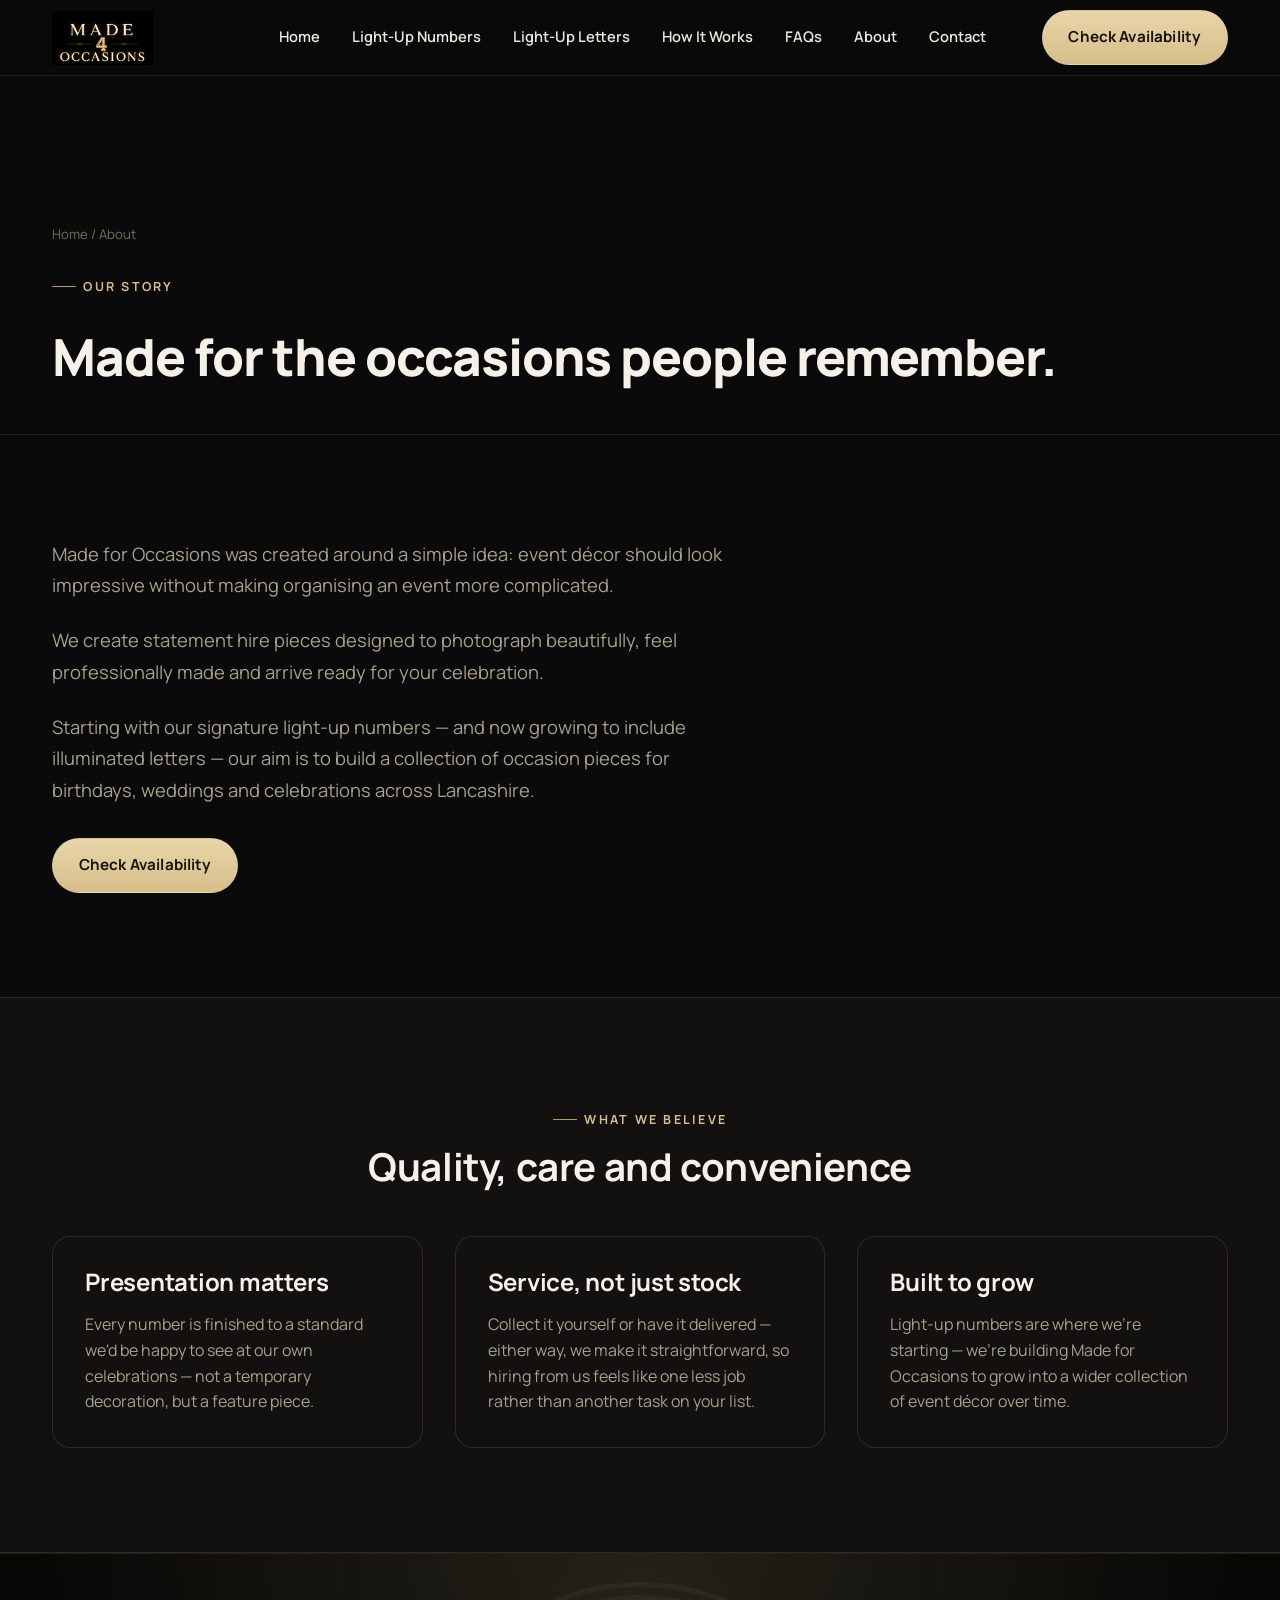
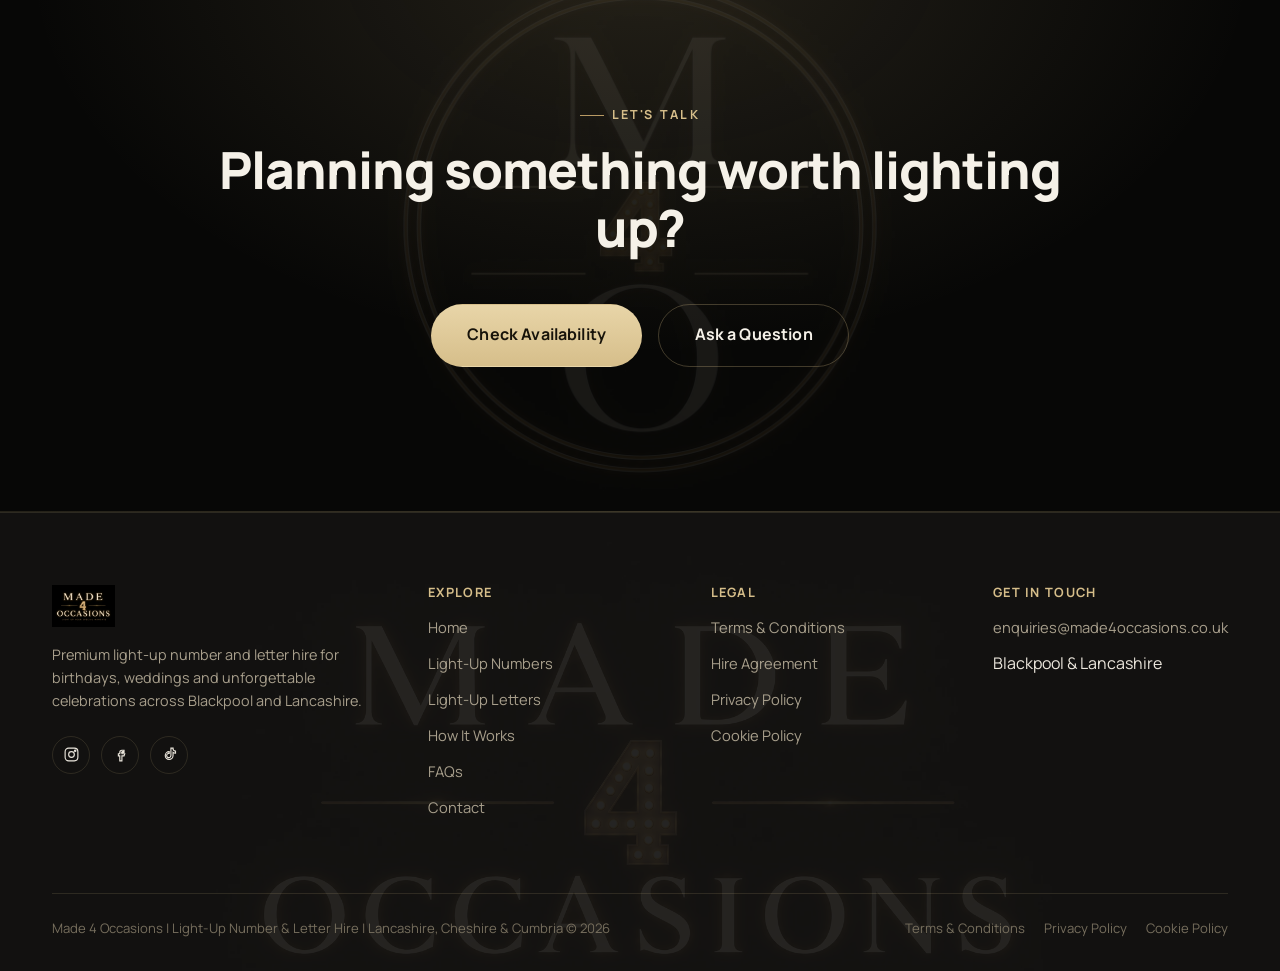
==== about.html @ 6d4fe794 "Initial commit of Made for Occasions website Static HTML/CSS/JS site ready for hosting." ====
<!doctype html>
<html lang="en-GB">
<head>
<meta charset="UTF-8">
<meta name="viewport" content="width=device-width, initial-scale=1">
<title>About Us | Made for Occasions</title>
<meta name="description" content="Made for Occasions creates statement light-up number hire for birthdays, weddings and celebrations across Blackpool and Lancashire. Learn about our story.">
<link rel="canonical" href="https://www.madeforoccasions.co.uk/about.html">
<link rel="icon" type="image/png" sizes="32x32" href="assets/img/logo/favicon-32.png">
<link rel="apple-touch-icon" href="assets/img/logo/favicon-180.png">
<link rel="preconnect" href="https://fonts.googleapis.com">
<link rel="preconnect" href="https://fonts.gstatic.com" crossorigin>
<link href="https://fonts.googleapis.com/css2?family=Manrope:wght@500;600;700;800&display=swap" rel="stylesheet">
<link rel="stylesheet" href="assets/css/style.css">
</head>
<body>
<a class="sr-only" href="#main">Skip to main content</a>

<header class="site-header">
  <div class="container">
    <a href="index.html" class="brand" aria-label="Made for Occasions — Home">
      <img src="assets/img/logo/made-for-occasions-wordmark.png" alt="" class="brand-logo" width="101" height="54">
      <span class="brand-word">Made for Occasions</span>
    </a>
    <nav class="nav-desktop" aria-label="Primary">
      <ul class="nav-links">
        <li><a href="index.html">Home</a></li>
        <li><a href="light-up-numbers.html">Light-Up Numbers</a></li>
        <li><a href="light-up-letters.html">Light-Up Letters</a></li>
        <li><a href="how-it-works.html">How It Works</a></li>
        <li><a href="faqs.html">FAQs</a></li>
        <li><a href="about.html" aria-current="page">About</a></li>
        <li><a href="contact.html">Contact</a></li>
      </ul>
      <a href="contact.html" class="btn btn-primary" data-track="check_availability_clicked">Check Availability</a>
    </nav>
    <button class="nav-toggle" aria-label="Open menu" aria-expanded="false" aria-controls="mobile-menu">
      <svg viewBox="0 0 24 24" fill="none" stroke="currentColor" stroke-width="2" stroke-linecap="round"><line x1="3" y1="6" x2="21" y2="6"/><line x1="3" y1="12" x2="21" y2="12"/><line x1="3" y1="18" x2="21" y2="18"/></svg>
    </button>
  </div>
</header>
<div class="nav-mobile" id="mobile-menu">
  <div class="container">
    <ul>
      <li><a href="index.html">Home</a></li>
      <li><a href="light-up-numbers.html">Light-Up Numbers</a></li>
      <li><a href="light-up-letters.html">Light-Up Letters</a></li>
      <li><a href="how-it-works.html">How It Works</a></li>
      <li><a href="faqs.html">FAQs</a></li>
      <li><a href="about.html">About</a></li>
      <li><a href="contact.html">Contact</a></li>
    </ul>
    <a href="contact.html" class="btn btn-primary btn-block btn-lg">Check Availability</a>
  </div>
</div>

<main id="main">
  <section class="page-hero">
    <div class="container">
      <p class="breadcrumb"><a href="index.html">Home</a> / About</p>
      <p class="eyebrow">Our story</p>
      <h1 class="h1 mt-2">Made for the occasions people remember.</h1>
    </div>
  </section>

  <section class="section">
    <div class="container">
      <div class="reveal" style="max-width:42em;">
        <p class="lede">Made for Occasions was created around a simple idea: event décor should look impressive without making organising an event more complicated.</p>
        <p class="lede mt-3">We create statement hire pieces designed to photograph beautifully, feel professionally made and arrive ready for your celebration.</p>
        <p class="lede mt-3">Starting with our signature light-up numbers — and now growing to include illuminated letters — our aim is to build a collection of occasion pieces for birthdays, weddings and celebrations across Lancashire.</p>
        <a href="contact.html" class="btn btn-primary mt-4" data-track="check_availability_clicked">Check Availability</a>
      </div>
    </div>
  </section>

  <section class="section" style="background:var(--bg-elevated);border-top:1px solid var(--border-subtle);border-bottom:1px solid var(--border-subtle);">
    <div class="container">
      <div class="section-head center">
        <p class="eyebrow" style="justify-content:center;">What we believe</p>
        <h2 class="h2">Quality, care and convenience</h2>
      </div>
      <div class="grid grid-3">
        <div class="card reveal" style="padding:var(--space-4);">
          <h3 class="h3">Presentation matters</h3>
          <p class="text-muted mt-2">Every number is finished to a standard we'd be happy to see at our own celebrations — not a temporary decoration, but a feature piece.</p>
        </div>
        <div class="card reveal" style="padding:var(--space-4);">
          <h3 class="h3">Service, not just stock</h3>
          <p class="text-muted mt-2">Collect it yourself or have it delivered — either way, we make it straightforward, so hiring from us feels like one less job rather than another task on your list.</p>
        </div>
        <div class="card reveal" style="padding:var(--space-4);">
          <h3 class="h3">Built to grow</h3>
          <p class="text-muted mt-2">Light-up numbers are where we're starting — we're building Made for Occasions to grow into a wider collection of event décor over time.</p>
        </div>
      </div>
    </div>
  </section>

  <section class="cta-band">
    <div class="container">
      <p class="eyebrow" style="justify-content:center;">Let's talk</p>
      <h2 class="h1">Planning something worth lighting up?</h2>
      <div class="hero-actions">
        <a href="contact.html" class="btn btn-primary btn-lg" data-track="check_availability_clicked">Check Availability</a>
        <a href="faqs.html" class="btn btn-secondary btn-lg">Ask a Question</a>
      </div>
    </div>
  </section>
</main>

<footer class="site-footer">
  <div class="container">
    <div class="footer-top">
      <div class="footer-brand">
        <img src="assets/img/logo/made-for-occasions-logo.png" alt="Made for Occasions">
        <p>Premium light-up number and letter hire for birthdays, weddings and unforgettable celebrations across Blackpool and Lancashire.</p>
        <div class="footer-social">
          <a href="#" data-cfg="instagram-href" aria-label="Instagram"><svg viewBox="0 0 24 24" fill="none" stroke="currentColor" stroke-width="1.6"><rect x="3" y="3" width="18" height="18" rx="5"/><circle cx="12" cy="12" r="4"/><circle cx="17.2" cy="6.8" r="1"/></svg></a>
          <a href="#" data-cfg="facebook-href" aria-label="Facebook"><svg viewBox="0 0 24 24" fill="none" stroke="currentColor" stroke-width="1.6"><path d="M14 9h3V6h-3c-1.7 0-3 1.3-3 3v2H9v3h2v7h3v-7h3l1-3h-4V9c0-.6.4-1 1-1Z"/></svg></a>
          <a href="#" data-cfg="tiktok-href" aria-label="TikTok"><svg viewBox="0 0 24 24" fill="none" stroke="currentColor" stroke-width="1.6"><path d="M14 4v9.5a3 3 0 1 1-2.5-3V8a5.5 5.5 0 1 0 5.5 5.5V9c1 .8 2.2 1.2 3.5 1.2V7.3A4 4 0 0 1 17 3h-3Z"/></svg></a>
        </div>
      </div>
      <div class="footer-col">
        <h4>Explore</h4>
        <ul>
          <li><a href="index.html">Home</a></li>
          <li><a href="light-up-numbers.html">Light-Up Numbers</a></li>
          <li><a href="light-up-letters.html">Light-Up Letters</a></li>
          <li><a href="how-it-works.html">How It Works</a></li>
          <li><a href="faqs.html">FAQs</a></li>
          <li><a href="contact.html">Contact</a></li>
        </ul>
      </div>
      <div class="footer-col">
        <h4>Legal</h4>
        <ul>
          <li><a href="terms-conditions.html">Terms &amp; Conditions</a></li>
          <li><a href="hire-agreement.html">Hire Agreement</a></li>
          <li><a href="privacy-policy.html">Privacy Policy</a></li>
          <li><a href="cookie-policy.html">Cookie Policy</a></li>
        </ul>
      </div>
      <div class="footer-col">
        <h4>Get in touch</h4>
        <ul>
          <li><a data-cfg="email-href" href="#"><span data-cfg="email">hello@madeforoccasions.co.uk</span></a></li>
          <li><span data-cfg="service-region">Blackpool &amp; Lancashire</span></li>
        </ul>
      </div>
    </div>
    <div class="footer-bottom">
      <p>Made 4 Occasions | Light-Up Number &amp; Letter Hire | Lancashire, Cheshire &amp; Cumbria © <span data-year></span></p>
      <nav aria-label="Legal">
        <a href="terms-conditions.html">Terms &amp; Conditions</a>
        <a href="privacy-policy.html">Privacy Policy</a>
        <a href="cookie-policy.html">Cookie Policy</a>
      </nav>
    </div>
  </div>
</footer>

<div class="sticky-cta">
  <a href="contact.html" class="btn btn-primary" data-track="check_your_date_clicked">Check Your Date</a>
</div>

<script src="assets/js/config.js"></script>
<script src="assets/js/main.js"></script>
</body>
</html>
---- assets/css/style.css ----
/* ==========================================================================
   MADE FOR OCCASIONS — GLOBAL DESIGN SYSTEM
   Premium dark event-hire brand. Mobile-first, minimal dependencies.
   ========================================================================== */

/* ---- Design tokens ------------------------------------------------------ */
:root {
  /* Colour */
  --bg-primary: #0a0a0a;
  --bg-elevated: #121110;
  --bg-elevated-2: #16140f;
  --bg-panel: #1a1712;
  --border-subtle: rgba(214, 190, 138, 0.14);
  --border-strong: rgba(214, 190, 138, 0.28);

  --gold: #d6be8a;
  --gold-bright: #e8d5a8;
  --gold-dim: #b89a63;
  --gold-05: rgba(214, 190, 138, 0.05);
  --gold-10: rgba(214, 190, 138, 0.1);
  --gold-15: rgba(214, 190, 138, 0.15);

  --ivory: #f5f1e8;
  --ivory-dim: #ece7dd;
  --text-muted: #a89f8c;
  --text-faint: #766e5d;

  /* Type */
  --font-body: "Manrope", -apple-system, BlinkMacSystemFont, "Segoe UI", sans-serif;
  --font-display: "Manrope", -apple-system, BlinkMacSystemFont, "Segoe UI", sans-serif;

  /* Spacing scale */
  --space-1: 0.5rem;
  --space-2: 1rem;
  --space-3: 1.5rem;
  --space-4: 2rem;
  --space-5: 3rem;
  --space-6: 4.5rem;
  --space-7: 6.5rem;
  --space-8: 9rem;

  /* Layout */
  --container-max: 1240px;
  --container-pad: 1.25rem;
  --radius-sm: 6px;
  --radius-md: 10px;
  --radius-lg: 18px;
  --radius-pill: 999px;

  /* Motion */
  --ease-out: cubic-bezier(0.16, 1, 0.3, 1);
  --dur-fast: 180ms;
  --dur-med: 420ms;
  --dur-slow: 800ms;

  --header-h: 76px;
}

@media (min-width: 768px) {
  :root { --container-pad: 2rem; }
}

/* ---- Reset ---------------------------------------------------------------- */
*, *::before, *::after { box-sizing: border-box; }
html { scroll-behavior: smooth; scroll-padding-top: calc(var(--header-h) + 16px); }
body {
  margin: 0;
  background: var(--bg-primary);
  color: var(--ivory-dim);
  font-family: var(--font-body);
  font-size: 16px;
  line-height: 1.6;
  -webkit-font-smoothing: antialiased;
  text-rendering: optimizeLegibility;
  overflow-x: hidden;
}
img { max-width: 100%; display: block; }
a { color: inherit; text-decoration: none; }
ul { list-style: none; margin: 0; padding: 0; }
button { font-family: inherit; cursor: pointer; }
input, select, textarea { font-family: inherit; font-size: 1rem; }
h1, h2, h3, h4, p { margin: 0; }
:focus-visible { outline: 2px solid var(--gold); outline-offset: 3px; }

@media (prefers-reduced-motion: reduce) {
  html { scroll-behavior: auto; }
  *, *::before, *::after { animation-duration: 0.01ms !important; animation-iteration-count: 1 !important; transition-duration: 0.01ms !important; scroll-behavior: auto !important; }
}

/* ---- Typography ----------------------------------------------------------- */
h1, h2, h3, h4 { font-family: var(--font-display); color: var(--ivory); font-weight: 700; letter-spacing: -0.01em; line-height: 1.12; }
.h0 { font-size: clamp(2.4rem, 6.5vw, 4.6rem); font-weight: 800; letter-spacing: -0.02em; }
.h1 { font-size: clamp(2rem, 5vw, 3.2rem); font-weight: 800; letter-spacing: -0.02em; }
.h2 { font-size: clamp(1.6rem, 3.4vw, 2.4rem); }
.h3 { font-size: clamp(1.2rem, 2.2vw, 1.5rem); }
.eyebrow {
  display: inline-flex;
  align-items: center;
  gap: 0.6em;
  font-size: 0.78rem;
  font-weight: 700;
  letter-spacing: 0.18em;
  text-transform: uppercase;
  color: var(--gold);
}
.eyebrow::before { content: ""; width: 24px; height: 1px; background: var(--gold-dim); display: inline-block; }
.lede { font-size: clamp(1rem, 1.6vw, 1.15rem); color: var(--text-muted); line-height: 1.7; max-width: 46em; }
.text-muted { color: var(--text-muted); }
.text-center { text-align: center; }

/* ---- Layout ---------------------------------------------------------------- */
.container { max-width: var(--container-max); margin: 0 auto; padding: 0 var(--container-pad); }
.section { padding: var(--space-7) 0; }
.section-sm { padding: var(--space-6) 0; }
.section-head { margin-bottom: var(--space-5); max-width: 42em; }
.section-head.center { margin-left: auto; margin-right: auto; text-align: center; }
.section-head h2 { margin-top: var(--space-2); }
.divider { height: 1px; background: linear-gradient(90deg, transparent, var(--border-subtle), transparent); border: none; }

.grid { display: grid; gap: var(--space-4); }
@media (min-width: 640px) { .grid-2 { grid-template-columns: repeat(2, 1fr); } }
@media (min-width: 900px) {
  .grid-3 { grid-template-columns: repeat(3, 1fr); }
  .grid-4 { grid-template-columns: repeat(4, 1fr); }
}

/* ---- Buttons ---------------------------------------------------------------- */
.btn {
  display: inline-flex;
  align-items: center;
  justify-content: center;
  gap: 0.5em;
  padding: 0.95em 1.7em;
  border-radius: var(--radius-pill);
  font-weight: 700;
  font-size: 0.95rem;
  letter-spacing: 0.01em;
  border: 1px solid transparent;
  transition: background var(--dur-fast) var(--ease-out), border-color var(--dur-fast) var(--ease-out);
  white-space: nowrap;
}
.btn-primary {
  background: linear-gradient(180deg, var(--gold-bright), var(--gold));
  color: #17130a;
}
.btn-primary:hover { background: var(--gold-bright); }
.btn-secondary {
  background: transparent;
  color: var(--ivory);
  border-color: var(--border-strong);
}
.btn-secondary:hover { border-color: var(--gold); background: var(--gold-05); }
.btn-ghost { background: transparent; color: var(--gold); padding: 0.6em 0.2em; }
.btn-ghost:hover { color: var(--gold-bright); }
.btn-block { width: 100%; }
.btn-lg { padding: 1.1em 2.2em; font-size: 1rem; }

/* ---- Header / Nav ------------------------------------------------------------ */
.site-header {
  position: sticky;
  top: 0;
  z-index: 100;
  height: var(--header-h);
  display: flex;
  align-items: center;
  background: rgba(10, 10, 10, 0.72);
  backdrop-filter: blur(14px) saturate(140%);
  -webkit-backdrop-filter: blur(14px) saturate(140%);
  border-bottom: 1px solid var(--border-subtle);
  transition: background var(--dur-fast) var(--ease-out);
}
.site-header .container { display: flex; align-items: center; justify-content: space-between; width: 100%; }
.brand { display: flex; align-items: center; gap: 0.65rem; }
.brand-logo { height: 54px; width: auto; }
.brand-word { display: none; }

.nav-desktop { display: none; }
@media (min-width: 1000px) {
  .nav-desktop { display: flex; align-items: center; gap: var(--space-4); }
  .nav-desktop a:not(.btn) {
    font-size: 0.92rem;
    font-weight: 600;
    color: var(--ivory-dim);
    position: relative;
    padding: 0.3em 0;
  }
  .nav-desktop a:not(.btn)::after {
    content: "";
    position: absolute;
    left: 0; right: 100%;
    bottom: -2px;
    height: 1px;
    background: var(--gold);
    transition: right var(--dur-fast) var(--ease-out);
  }
  .nav-desktop a:not(.btn):hover { color: var(--gold-bright); }
  .nav-desktop a:not(.btn):hover::after { right: 0; }
  .nav-links { display: flex; align-items: center; gap: var(--space-4); margin-right: var(--space-3); }
}

.nav-toggle {
  display: flex;
  align-items: center;
  justify-content: center;
  width: 44px; height: 44px;
  background: transparent;
  border: 1px solid var(--border-subtle);
  border-radius: var(--radius-sm);
  color: var(--ivory);
}
@media (min-width: 1000px) { .nav-toggle { display: none; } }
.nav-toggle svg { width: 20px; height: 20px; }
.nav-toggle svg line { transition: transform var(--dur-fast) var(--ease-out), opacity var(--dur-fast) var(--ease-out); transform-origin: center; }
.nav-toggle.is-active svg line:nth-child(1) { transform: translateY(6px) rotate(45deg); }
.nav-toggle.is-active svg line:nth-child(2) { opacity: 0; }
.nav-toggle.is-active svg line:nth-child(3) { transform: translateY(-6px) rotate(-45deg); }

.nav-mobile {
  position: fixed;
  inset: var(--header-h) 0 0 0;
  background: rgba(9, 9, 9, 0.98);
  display: none;
  z-index: 99;
  overflow-y: auto;
}
.nav-mobile.is-open { display: block; }
.nav-mobile .container { padding-top: var(--space-4); padding-bottom: var(--space-4); }
.nav-mobile ul { display: flex; flex-direction: column; }
.nav-mobile a {
  display: block;
  padding: 1.05rem 0;
  font-size: 1.3rem;
  font-weight: 700;
  color: var(--ivory);
  border-bottom: 1px solid var(--border-subtle);
}
.nav-mobile .btn { margin-top: var(--space-4); }
@media (min-width: 1000px) { .nav-mobile { display: none !important; } }

body.nav-open { overflow: hidden; }

/* Sticky mobile CTA */
.sticky-cta {
  position: fixed;
  left: 0; right: 0; bottom: 0;
  z-index: 90;
  padding: 0.7rem var(--container-pad) calc(0.7rem + env(safe-area-inset-bottom));
  background: linear-gradient(180deg, rgba(10,10,10,0), var(--bg-primary) 30%);
  display: flex;
}
.sticky-cta .btn { flex: 1; }
@media (min-width: 1000px) { .sticky-cta { display: none; } }

/* ---- Pre-launch announcement bar (homepage only) ------------------------------- */
.announcement-bar {
  background: var(--gold-05);
  border-bottom: 1px solid var(--border-subtle);
  padding: 0.85rem var(--container-pad);
}
.announcement-bar .container { text-align: center; }
.announcement-bar p {
  font-size: 0.9rem;
  color: var(--ivory-dim);
  line-height: 1.5;
}
.announcement-bar strong { color: var(--gold-bright); }
.announcement-bar a { color: var(--gold-bright); text-decoration: underline; text-underline-offset: 3px; font-weight: 700; }

/* ---- Hero -------------------------------------------------------------------- */
.hero {
  position: relative;
  min-height: 92svh;
  display: flex;
  align-items: flex-end;
  padding-top: var(--header-h);
  overflow: hidden;
  background: #050505;
}
.hero-media {
  position: absolute; inset: 0;
  background:
    radial-gradient(120% 90% at 50% 100%, rgba(214,190,138,0.16), transparent 60%),
    linear-gradient(180deg, rgba(5,5,5,0.25) 0%, rgba(5,5,5,0.45) 45%, rgba(5,5,5,0.88) 100%),
    url("../img/photos/hero-30-dancefloor.png") center 38% / cover no-repeat;
}
.hero-media::after {
  content: "";
  position: absolute;
  top: 50%; right: -6%;
  width: min(46vw, 640px);
  aspect-ratio: 1 / 1;
  transform: translateY(-50%);
  background-image: url("../img/logo/mo-monogram.png");
  background-size: contain;
  background-repeat: no-repeat;
  background-position: center;
  opacity: 0.1;
  mix-blend-mode: screen;
  pointer-events: none;
}
.hero-content { position: relative; z-index: 2; padding-bottom: var(--space-7); width: 100%; }
.hero-content .eyebrow { color: var(--gold-bright); }
.hero-content h1 { margin-top: var(--space-2); max-width: 16em; text-shadow: 0 2px 24px rgba(0,0,0,0.4); }
.hero-content .lede { margin-top: var(--space-3); color: var(--ivory-dim); }
.hero-actions { display: flex; flex-wrap: wrap; gap: 1rem; margin-top: var(--space-4); }
.hero-trust { margin-top: var(--space-5); display: flex; flex-wrap: wrap; gap: 0.5rem 1.6rem; }
.hero-trust span { font-size: 0.85rem; font-weight: 600; color: var(--text-muted); display: inline-flex; align-items: center; gap: 0.5em; }
.hero-trust span::before { content: ""; width: 5px; height: 5px; border-radius: 50%; background: var(--gold); }

.photo-credit-note {
  position: relative;
  z-index: 2;
}

/* ---- Placeholder photography block --------------------------------------------
   Used wherever real event photography has not been supplied yet. Once real
   photos exist, swap the element for an <img> (or set it as a background-image)
   — search "PLACEHOLDER PHOTO" in the HTML to find every instance. Until then
   this simulates warm venue lighting and a glowing illuminated number so the
   site previews closer to its finished look. Three nth-of-type variants shift
   the glow position so repeated grids (gallery, occasion cards) don't look
   identical. */
.ph-photo {
  position: relative;
  overflow: hidden;
  --glow-x: 24%; --glow-y: 18%;
  --glow-x2: 82%; --glow-y2: 72%;
  --spark-x: 68%; --spark-y: 28%;
  background:
    radial-gradient(3% 3% at var(--spark-x) var(--spark-y), rgba(245,235,210,0.9), transparent 100%),
    radial-gradient(40% 32% at var(--glow-x) var(--glow-y), rgba(230,197,140,0.5), transparent 70%),
    radial-gradient(30% 24% at var(--glow-x2) var(--glow-y2), rgba(214,190,138,0.26), transparent 72%),
    radial-gradient(120% 70% at 50% 112%, rgba(180,150,100,0.16), transparent 60%),
    radial-gradient(140% 110% at 50% 42%, #1d1810 0%, #100e0a 55%, #060505 100%);
  display: flex;
  align-items: flex-start;
}
.ph-photo::before {
  content: "";
  position: absolute; inset: 0;
  background: radial-gradient(120% 100% at 50% 40%, transparent 40%, rgba(0,0,0,0.5) 100%);
  pointer-events: none;
}
.ph-photo:nth-of-type(3n+2) { --glow-x: 76%; --glow-y: 22%; --glow-x2: 18%; --glow-y2: 78%; --spark-x: 30%; --spark-y: 65%; }
.ph-photo:nth-of-type(3n) { --glow-x: 50%; --glow-y: 78%; --glow-x2: 85%; --glow-y2: 14%; --spark-x: 15%; --spark-y: 20%; }
.ph-photo .ph-mark {
  position: relative; z-index: 1;
  align-self: flex-start;
  margin: 0.85rem;
  font-size: 0.62rem;
  font-weight: 700;
  letter-spacing: 0.1em;
  text-transform: uppercase;
  color: var(--ivory-dim);
  background: rgba(9,9,9,0.55);
  border: 1px solid var(--border-subtle);
  backdrop-filter: blur(6px);
  -webkit-backdrop-filter: blur(6px);
  padding: 0.4em 0.75em;
  border-radius: var(--radius-pill);
}
.ph-photo .ph-digit {
  position: absolute;
  right: 6%; top: 50%; transform: translateY(-50%);
  font-weight: 800;
  line-height: 1;
  color: var(--gold-bright);
  opacity: 0.94;
  text-shadow:
    0 0 6px rgba(245,235,210,0.85),
    0 0 20px rgba(230,197,140,0.65),
    0 0 48px rgba(214,190,138,0.5),
    0 0 96px rgba(214,190,138,0.28);
  user-select: none;
  pointer-events: none;
}

/* ---- Trust / value strip ------------------------------------------------------ */
.trust-strip { border-bottom: 1px solid var(--border-subtle); background: var(--bg-elevated); }
.trust-strip .grid { gap: var(--space-3); }
.trust-item { padding: var(--space-4) 0; }
.trust-item .icon { width: 34px; height: 34px; color: var(--gold); margin-bottom: var(--space-2); }
.trust-item h3 { font-size: 1rem; }
.trust-item p { margin-top: 0.4rem; font-size: 0.92rem; color: var(--text-muted); }

/* ---- Digit strip (flexibility statement) ------------------------------------------ */
.digit-strip { display: flex; flex-wrap: wrap; justify-content: center; gap: 0.15em 0.5em; }
.digit-strip span {
  font-family: var(--font-display);
  font-weight: 800;
  font-size: clamp(1.6rem, 4vw, 2.6rem);
  line-height: 1;
  color: transparent;
  -webkit-text-stroke: 1.5px var(--border-strong);
  transition: color 220ms var(--ease-out), -webkit-text-stroke-color 220ms var(--ease-out), text-shadow 220ms var(--ease-out);
}
.digit-strip span:hover {
  color: var(--gold-bright);
  -webkit-text-stroke-color: var(--gold-bright);
}
.word-strip { display: flex; flex-wrap: wrap; justify-content: center; gap: 0.6rem 1.6rem; }
.word-strip span {
  font-family: var(--font-display);
  font-weight: 800;
  font-size: clamp(1.05rem, 2.6vw, 1.55rem);
  letter-spacing: 0.01em;
  line-height: 1;
  color: transparent;
  -webkit-text-stroke: 1.5px var(--border-strong);
  transition: color 220ms var(--ease-out), -webkit-text-stroke-color 220ms var(--ease-out), text-shadow 220ms var(--ease-out);
}
.word-strip span:hover {
  color: var(--gold-bright);
  -webkit-text-stroke-color: var(--gold-bright);
}

/* ---- Range overview cards (Numbers / Letters, homepage) ------------------------------- */
.range-card { display: flex; flex-direction: column; height: 100%; }
.range-card .range-card-photo { aspect-ratio: 5/4; }
.range-card .range-card-body { padding: var(--space-4); display: flex; flex-direction: column; flex: 1; }
.range-card .range-card-body p.lede { flex: 1; }
.range-card .btn { align-self: flex-start; margin-top: var(--space-3); }

/* ---- Cards ---------------------------------------------------------------------- */
.card {
  background: var(--bg-elevated);
  border: 1px solid var(--border-subtle);
  border-radius: var(--radius-lg);
  overflow: hidden;
  transition: border-color var(--dur-fast) var(--ease-out);
}
.card:hover { border-color: var(--border-strong); }

.occasion-card { position: relative; aspect-ratio: 4/5; border-radius: var(--radius-lg); overflow: hidden; }
.occasion-card .ph-photo { position: absolute; inset: 0; }
.occasion-card::after {
  content: "";
  position: absolute; inset: 0;
  background: linear-gradient(180deg, rgba(10,10,10,0) 40%, rgba(8,8,8,0.92) 100%);
}
.occasion-card .label {
  position: absolute; left: 0; right: 0; bottom: 0;
  padding: var(--space-3);
  z-index: 2;
}
.occasion-card .label h3 { font-size: 1.15rem; }
.occasion-card .label span { display: block; margin-top: 0.3rem; font-size: 0.82rem; color: var(--gold); font-weight: 600; }

.number-card {
  position: relative;
  border-radius: var(--radius-lg);
  padding: var(--space-4) var(--space-3);
  background: var(--bg-elevated);
  border: 1px solid var(--border-subtle);
  text-align: center;
  transition: border-color var(--dur-fast) var(--ease-out);
}
.number-card .digit {
  font-size: 3.4rem;
  font-weight: 800;
  line-height: 1;
  background: linear-gradient(180deg, var(--gold-bright), var(--gold-dim));
  -webkit-background-clip: text;
  background-clip: text;
  color: transparent;
}
.number-card .word {
  display: flex;
  align-items: center;
  justify-content: center;
  min-height: 2.6em;
  font-size: clamp(1.25rem, 4.5vw, 1.6rem);
  font-weight: 800;
  line-height: 1.15;
  letter-spacing: 0.01em;
  background: linear-gradient(180deg, var(--gold-bright), var(--gold-dim));
  -webkit-background-clip: text;
  background-clip: text;
  color: transparent;
}
.number-card h3 { margin-top: var(--space-2); font-size: 1rem; }
.number-card p { margin-top: 0.4rem; font-size: 0.86rem; color: var(--text-muted); min-height: 2.6em; }
.number-card .btn { margin-top: var(--space-3); width: 100%; }
.number-card:hover { border-color: var(--border-strong); }

/* ---- Steps (How it works) ------------------------------------------------------- */
.steps { display: grid; gap: var(--space-4); counter-reset: step; }
@media (min-width: 800px) { .steps { grid-template-columns: repeat(4, 1fr); } }
.step { position: relative; padding-top: var(--space-3); border-top: 1px solid var(--border-subtle); }
.step .num { font-family: var(--font-display); font-weight: 800; font-size: 0.95rem; color: var(--gold); letter-spacing: 0.05em; }
.step h3 { margin-top: var(--space-2); font-size: 1.1rem; }
.step p { margin-top: 0.5rem; font-size: 0.92rem; color: var(--text-muted); }

/* ---- Why choose us --------------------------------------------------------------- */
.feature-row {
  display: grid;
  gap: var(--space-2) var(--space-4);
  grid-template-columns: 1fr;
  padding: var(--space-4) 0;
  border-top: 1px solid var(--border-subtle);
}
@media (min-width: 700px) { .feature-row { grid-template-columns: 1.1fr 2fr; align-items: start; } }
.feature-row:last-child { border-bottom: 1px solid var(--border-subtle); }
.feature-row h3 { display: flex; align-items: center; gap: 0.7rem; font-size: 1.15rem; }
.feature-row h3 .icon { width: 22px; height: 22px; color: var(--gold); flex-shrink: 0; }
.feature-row p { color: var(--text-muted); font-size: 0.95rem; max-width: 40em; }

/* ---- Pricing ---------------------------------------------------------------------- */
.price-card {
  background: var(--bg-elevated);
  border: 1px solid var(--border-subtle);
  border-radius: var(--radius-lg);
  padding: var(--space-4);
}
.price-card.is-featured { border-color: var(--border-strong); background: linear-gradient(180deg, var(--gold-05), var(--bg-elevated) 60%); position: relative; }
.price-card .tag { font-size: 0.78rem; font-weight: 700; letter-spacing: 0.1em; text-transform: uppercase; color: var(--gold); }
.price-card .amount { margin-top: var(--space-2); font-size: 2.4rem; font-weight: 800; color: var(--ivory); }
.price-card .amount small { font-size: 1rem; font-weight: 600; color: var(--text-muted); }
.price-card ul { margin-top: var(--space-3); display: grid; gap: 0.6rem; }
.price-card li { font-size: 0.9rem; color: var(--text-muted); display: flex; gap: 0.6rem; align-items: flex-start; }
.price-card li svg { width: 16px; height: 16px; color: var(--gold); flex-shrink: 0; margin-top: 3px; }
.price-card .btn { margin-top: var(--space-4); }

/* ---- Accordion (FAQ) --------------------------------------------------------------- */
.accordion { border-top: 1px solid var(--border-subtle); }
.accordion-item { border-bottom: 1px solid var(--border-subtle); }
.accordion-trigger {
  width: 100%;
  display: flex;
  align-items: center;
  justify-content: space-between;
  gap: var(--space-3);
  padding: 1.35rem 0;
  background: transparent;
  border: none;
  text-align: left;
  color: var(--ivory);
  font-size: 1.02rem;
  font-weight: 700;
}
.accordion-trigger .plus { position: relative; width: 18px; height: 18px; flex-shrink: 0; }
.accordion-trigger .plus::before, .accordion-trigger .plus::after {
  content: ""; position: absolute; background: var(--gold); border-radius: 2px;
}
.accordion-trigger .plus::before { left: 0; top: 50%; width: 100%; height: 2px; transform: translateY(-50%); }
.accordion-trigger .plus::after { top: 0; left: 50%; width: 2px; height: 100%; transform: translateX(-50%); transition: opacity var(--dur-fast) var(--ease-out); }
.accordion-item.is-open .accordion-trigger .plus::after { opacity: 0; }
.accordion-panel { max-height: 0; overflow: hidden; transition: max-height 180ms var(--ease-out); }
.accordion-panel-inner { padding-bottom: 1.35rem; color: var(--text-muted); font-size: 0.95rem; max-width: 46em; line-height: 1.7; }

/* ---- Forms ------------------------------------------------------------------------ */
.form-panel {
  background: var(--bg-elevated);
  border: 1px solid var(--border-subtle);
  border-radius: var(--radius-lg);
  padding: var(--space-4);
}
@media (min-width: 700px) { .form-panel { padding: var(--space-5); } }
.field { margin-bottom: var(--space-3); }
.field label { display: block; font-size: 0.85rem; font-weight: 700; color: var(--ivory-dim); margin-bottom: 0.5rem; letter-spacing: 0.01em; }
.field .req { color: var(--gold); }
.field input, .field select, .field textarea {
  width: 100%;
  padding: 0.85em 1em;
  background: var(--bg-primary);
  border: 1px solid var(--border-subtle);
  border-radius: var(--radius-sm);
  color: var(--ivory);
  transition: border-color var(--dur-fast) var(--ease-out), box-shadow var(--dur-fast) var(--ease-out);
}
.field input::placeholder, .field textarea::placeholder { color: var(--text-faint); }
.field input:focus, .field select:focus, .field textarea:focus {
  outline: none; border-color: var(--gold); box-shadow: 0 0 0 3px var(--gold-10);
}
.field textarea { resize: vertical; min-height: 110px; }
.field-check { display: flex; align-items: flex-start; gap: 0.7rem; font-size: 0.9rem; color: var(--text-muted); }
.field-check input { width: 18px; height: 18px; margin-top: 0.15rem; accent-color: var(--gold); flex-shrink: 0; }
.form-row { display: grid; gap: var(--space-3); }
@media (min-width: 640px) { .form-row-2 { grid-template-columns: 1fr 1fr; } }
.form-note { font-size: 0.82rem; color: var(--text-faint); margin-top: var(--space-2); }
.form-success {
  display: none;
  text-align: center;
  padding: var(--space-5) var(--space-3);
}
.form-success.is-visible { display: block; }
.form-success .icon { width: 52px; height: 52px; color: var(--gold); margin: 0 auto var(--space-3); }
.select-wrap { position: relative; }
.select-wrap::after {
  content: "";
  position: absolute; right: 1em; top: 50%; width: 9px; height: 9px;
  border-right: 1.5px solid var(--text-muted); border-bottom: 1.5px solid var(--text-muted);
  transform: translateY(-70%) rotate(45deg); pointer-events: none;
}
.field select { appearance: none; }

/* ---- Full-bleed feature moment (breaks up the boxed 2-col rhythm) ------------------- */
.feature-bleed {
  position: relative;
  min-height: 76vh;
  display: flex;
  align-items: flex-end;
  overflow: hidden;
  border-top: 1px solid var(--border-subtle);
  border-bottom: 1px solid var(--border-subtle);
}
.feature-bleed .ph-photo { position: absolute; inset: 0; }
.feature-bleed-content {
  position: relative;
  z-index: 1;
  width: 100%;
  padding: var(--space-7) 0 var(--space-6);
  background: linear-gradient(0deg, rgba(6,6,6,0.94) 0%, rgba(6,6,6,0.68) 42%, transparent 100%);
}
.feature-bleed-content h2 { max-width: 14em; }
.feature-bleed-content .lede { max-width: 34em; }

/* ---- Gallery / Lightbox ------------------------------------------------------------ */
.gallery-filters { display: flex; flex-wrap: wrap; gap: 0.6rem; margin-bottom: var(--space-4); }
.gallery-filters button {
  padding: 0.5em 1.1em;
  border-radius: var(--radius-pill);
  border: 1px solid var(--border-subtle);
  background: transparent;
  color: var(--text-muted);
  font-size: 0.85rem;
  font-weight: 600;
  transition: all var(--dur-fast) var(--ease-out);
}
.gallery-filters button.is-active, .gallery-filters button:hover { border-color: var(--gold); color: var(--gold-bright); background: var(--gold-05); }

.masonry { column-count: 1; column-gap: var(--space-3); }
@media (min-width: 640px) { .masonry { column-count: 2; } }
@media (min-width: 1000px) { .masonry { column-count: 3; } }
.masonry-item {
  break-inside: avoid;
  margin-bottom: var(--space-3);
  border-radius: var(--radius-md);
  overflow: hidden;
  cursor: zoom-in;
  border: 1px solid var(--border-subtle);
}
.masonry-item .ph-photo { width: 100%; }

.lightbox {
  position: fixed; inset: 0; z-index: 200;
  background: rgba(4,4,4,0.94);
  display: none;
  align-items: center;
  justify-content: center;
  padding: var(--space-4);
}
.lightbox.is-open { display: flex; }
.lightbox-inner { position: relative; max-width: 900px; width: 100%; }
.lightbox-inner .ph-photo { aspect-ratio: 4/3; border-radius: var(--radius-md); }
.lightbox-close {
  position: absolute; top: -46px; right: 0;
  width: 40px; height: 40px;
  background: transparent; border: 1px solid var(--border-strong); border-radius: 50%;
  color: var(--ivory); display: flex; align-items: center; justify-content: center;
}

/* ---- Footer -------------------------------------------------------------------------- */
.site-footer { position: relative; overflow: hidden; background: var(--bg-elevated); border-top: 1px solid var(--border-subtle); padding: var(--space-6) 0 var(--space-4); }
.site-footer::before {
  content: "";
  position: absolute;
  z-index: 0;
  left: 50%; bottom: -4%;
  width: min(90%, 900px);
  aspect-ratio: 1536 / 820;
  transform: translateX(-50%);
  background-image: url("../img/logo/made-for-occasions-wordmark.png");
  background-size: contain;
  background-repeat: no-repeat;
  background-position: center bottom;
  opacity: 0.08;
  mix-blend-mode: screen;
  pointer-events: none;
}
.site-footer .container { position: relative; z-index: 1; }
.footer-top { display: grid; gap: var(--space-5); }
@media (min-width: 900px) { .footer-top { grid-template-columns: 1.4fr 1fr 1fr 1fr; } }
.footer-brand img { height: 42px; margin-bottom: var(--space-2); }
.footer-brand p { color: var(--text-muted); font-size: 0.9rem; max-width: 26em; }
.footer-col h4 { font-size: 0.8rem; letter-spacing: 0.1em; text-transform: uppercase; color: var(--gold); margin-bottom: var(--space-2); }
.footer-col ul { display: grid; gap: 0.65rem; }
.footer-col a { font-size: 0.92rem; color: var(--text-muted); }
.footer-col a:hover { color: var(--gold-bright); }
.footer-social { display: flex; gap: 0.7rem; margin-top: var(--space-3); }
.footer-social a {
  width: 38px; height: 38px; border-radius: 50%;
  border: 1px solid var(--border-subtle);
  display: flex; align-items: center; justify-content: center;
  color: var(--ivory-dim);
  transition: border-color var(--dur-fast) var(--ease-out), color var(--dur-fast) var(--ease-out);
}
.footer-social a:hover { border-color: var(--gold); color: var(--gold-bright); }
.footer-social svg { width: 17px; height: 17px; }
.footer-bottom {
  margin-top: var(--space-6);
  padding-top: var(--space-3);
  border-top: 1px solid var(--border-subtle);
  display: flex; flex-wrap: wrap; gap: 1rem;
  justify-content: space-between; align-items: center;
  font-size: 0.82rem; color: var(--text-faint);
}
.footer-bottom nav { display: flex; flex-wrap: wrap; gap: 1.2rem; }
.footer-bottom a { color: var(--text-faint); }
.footer-bottom a:hover { color: var(--gold); }

/* ---- Final CTA band --------------------------------------------------------------------- */
.cta-band {
  position: relative;
  padding: var(--space-8) 0;
  text-align: center;
  overflow: hidden;
  background: radial-gradient(80% 120% at 50% 0%, rgba(214,190,138,0.14), transparent 60%), #070706;
  border-top: 1px solid var(--border-subtle);
  border-bottom: 1px solid var(--border-subtle);
}
.cta-band::before {
  content: "";
  position: absolute;
  z-index: 0;
  top: 50%; left: 50%;
  width: min(70vw, 620px);
  aspect-ratio: 1 / 1;
  transform: translate(-50%, -50%);
  background-image: url("../img/logo/mo-monogram.png");
  background-size: contain;
  background-repeat: no-repeat;
  background-position: center;
  opacity: 0.07;
  mix-blend-mode: screen;
  pointer-events: none;
}
.cta-band .container { position: relative; z-index: 1; }
.cta-band h2 { max-width: 18em; margin: var(--space-2) auto 0; }
.cta-band .lede { margin: var(--space-3) auto 0; text-align: center; }
.cta-band .hero-actions { justify-content: center; margin-top: var(--space-5); }

/* ---- Instagram strip --------------------------------------------------------------------- */
.insta-grid { display: grid; grid-template-columns: repeat(3, 1fr); gap: var(--space-2); }
@media (min-width: 700px) { .insta-grid { grid-template-columns: repeat(6, 1fr); } }
.insta-tile { aspect-ratio: 1/1; border-radius: var(--radius-sm); overflow: hidden; }
.insta-tile .ph-photo { width: 100%; height: 100%; }

/* ---- Page hero (interior pages) ------------------------------------------------------------ */
.page-hero { padding: calc(var(--header-h) + var(--space-6)) 0 var(--space-5); border-bottom: 1px solid var(--border-subtle); }
.page-hero .eyebrow { margin-bottom: var(--space-2); }
.breadcrumb { font-size: 0.82rem; color: var(--text-faint); margin-bottom: var(--space-3); }
.breadcrumb a { color: var(--text-faint); }
.breadcrumb a:hover { color: var(--gold); }

/* ---- Spec table ----------------------------------------------------------------------------- */
.spec-table { width: 100%; border-collapse: collapse; }
.spec-table tr { border-bottom: 1px solid var(--border-subtle); }
.spec-table td { padding: 1rem 0; vertical-align: top; }
.spec-table td:first-child { width: 40%; font-weight: 700; color: var(--ivory); font-size: 0.92rem; }
.spec-table td:last-child { color: var(--text-muted); font-size: 0.92rem; }
.spec-table .placeholder-tag {
  display: inline-block;
  margin-left: 0.5em;
  font-size: 0.68rem;
  font-weight: 700;
  letter-spacing: 0.06em;
  text-transform: uppercase;
  color: #171410;
  background: var(--gold);
  padding: 0.15em 0.55em;
  border-radius: var(--radius-pill);
}

/* ---- Legal pages -------------------------------------------------------------------------- */
.legal-content { max-width: 70ch; }
.legal-content h2 { margin-top: var(--space-5); font-size: 1.3rem; }
.legal-content h2:first-child { margin-top: 0; }
.legal-content p, .legal-content li { color: var(--text-muted); font-size: 0.96rem; margin-top: var(--space-2); }
.legal-content ul { list-style: disc; padding-left: 1.3em; }
.legal-content li { margin-top: 0.5rem; }
.legal-note {
  background: var(--gold-05);
  border: 1px solid var(--border-subtle);
  border-radius: var(--radius-md);
  padding: var(--space-3);
  font-size: 0.88rem;
  color: var(--text-muted);
  margin-bottom: var(--space-4);
}

/* ---- Content visibility (scroll-reveal animation removed for simplicity) ------------------- */
.reveal { opacity: 1; }
.reveal-stagger.is-visible > * { animation: none; }

/* ---- Misc utility ------------------------------------------------------------------------- */
.sr-only { position: absolute; width: 1px; height: 1px; padding: 0; margin: -1px; overflow: hidden; clip: rect(0,0,0,0); white-space: nowrap; border: 0; }
.mt-1 { margin-top: var(--space-1); } .mt-2 { margin-top: var(--space-2); } .mt-3 { margin-top: var(--space-3); }
.mt-4 { margin-top: var(--space-4); } .mt-5 { margin-top: var(--space-5); }
.flex { display: flex; }
.flex-wrap { flex-wrap: wrap; }
.gap-2 { gap: 1rem; }
.items-center { align-items: center; }
.justify-between { justify-content: space-between; }
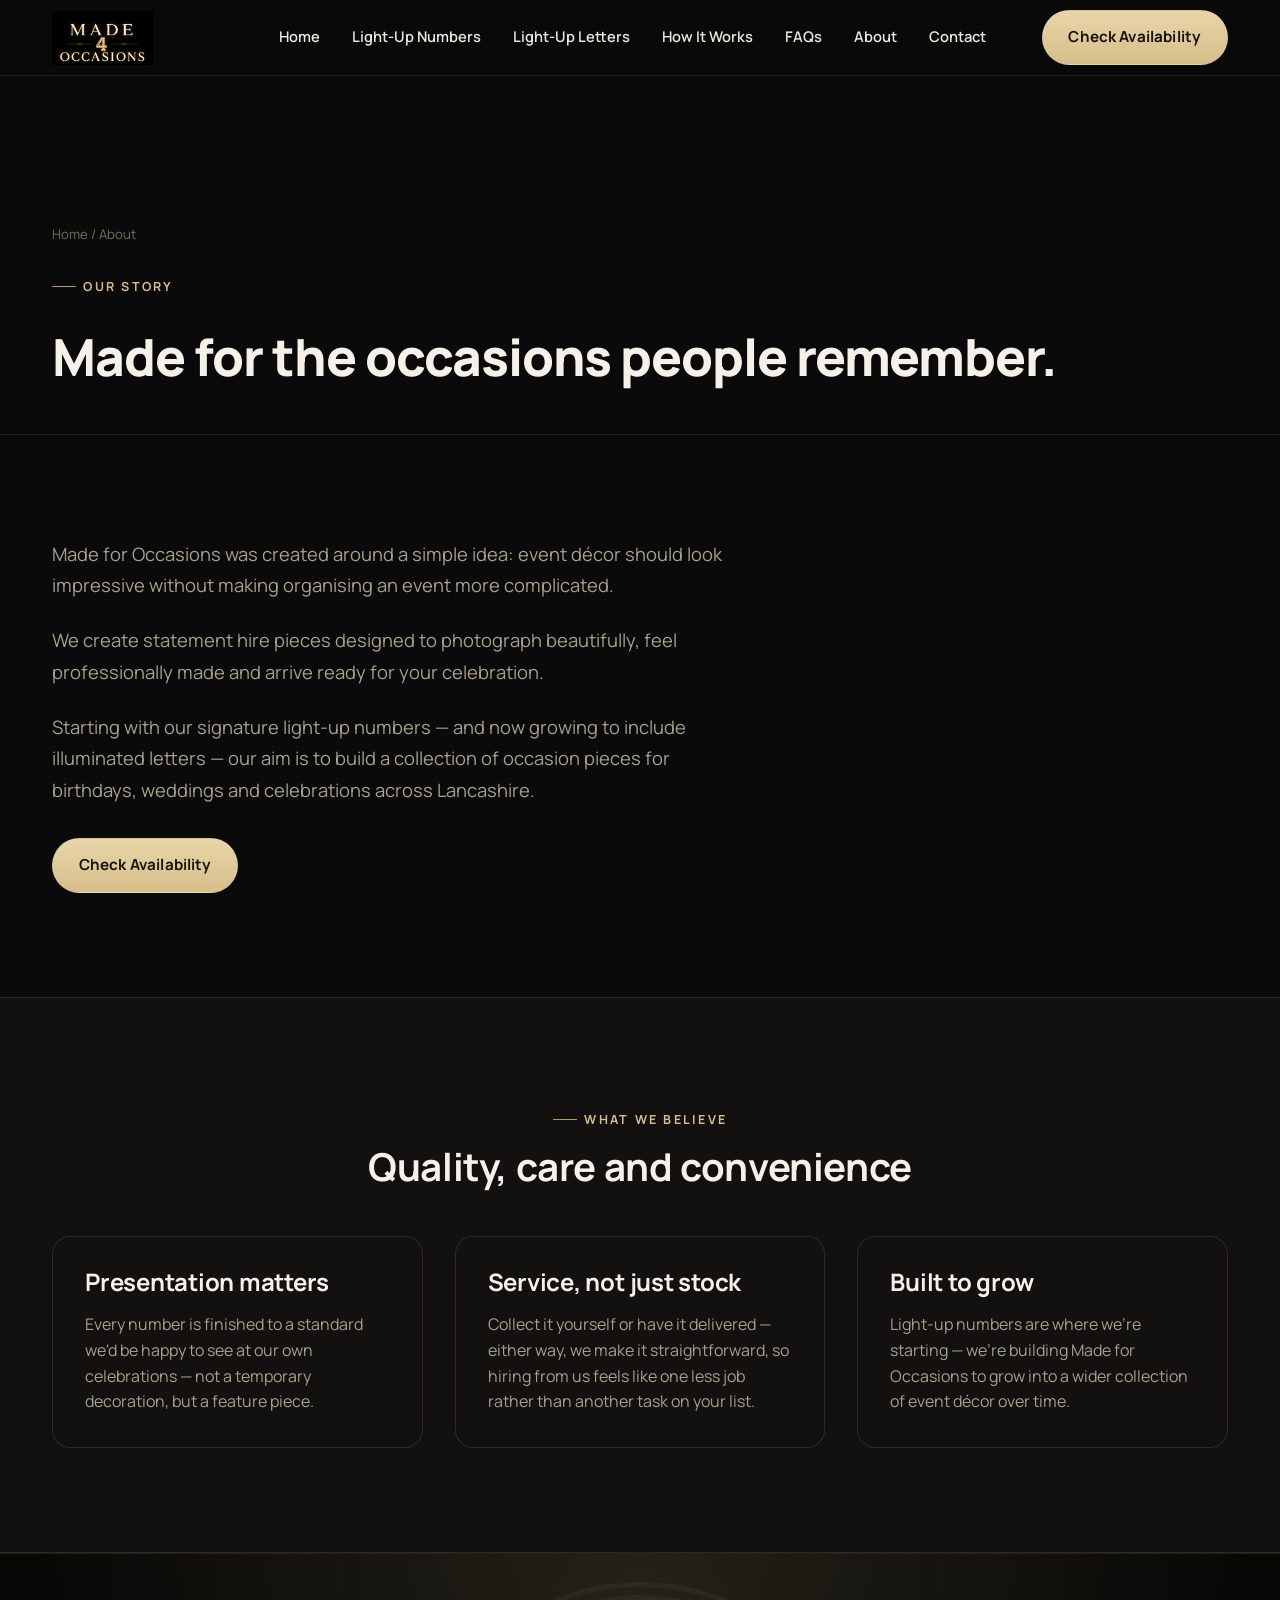
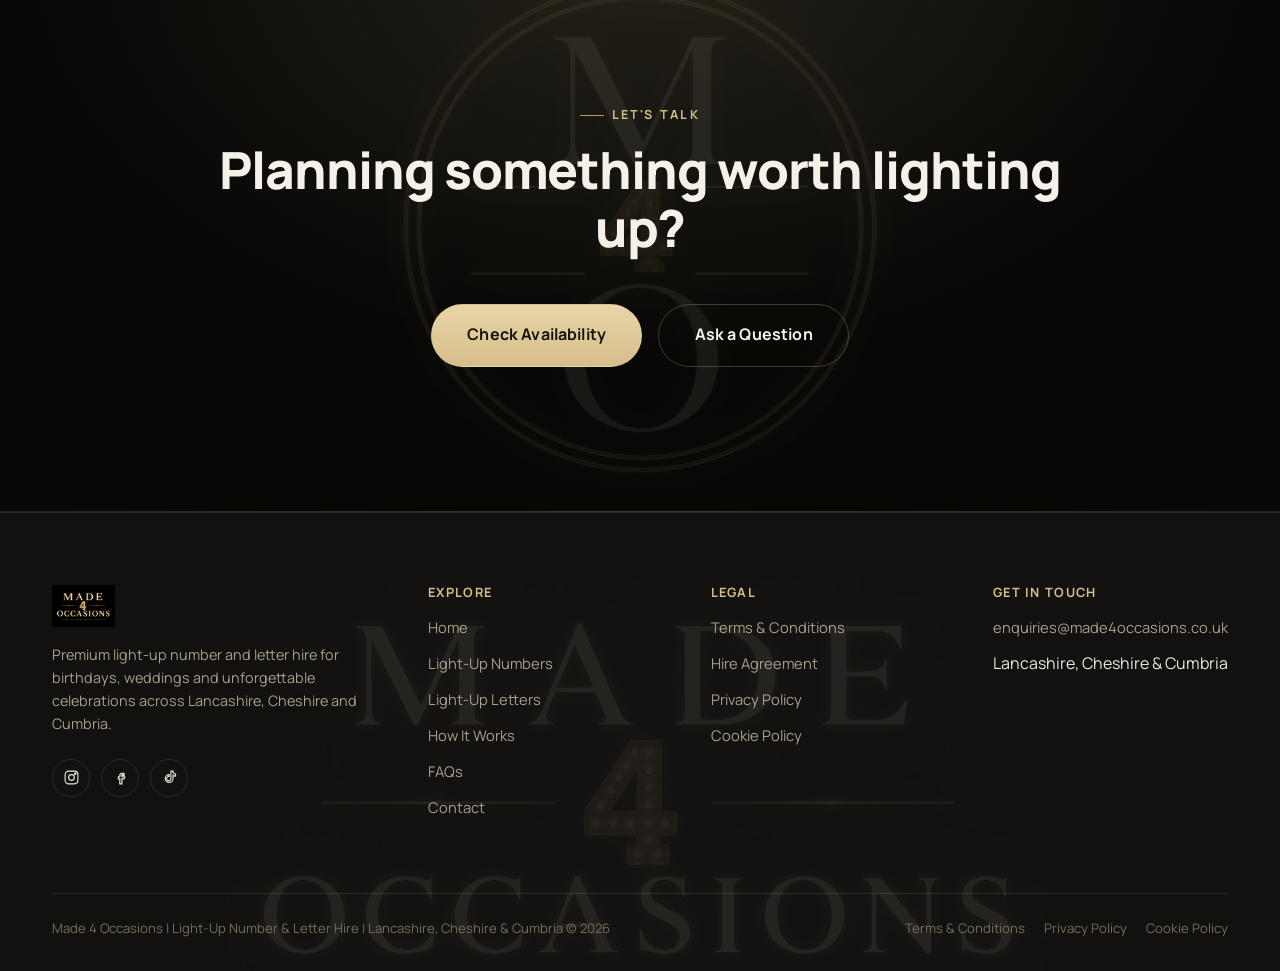
==== commit df1be8f7: "Replace Blackpool & Lancashire service-area wording sitewide Updates every mention of the old servic" ====
--- a/about.html
+++ b/about.html
@@ -4,8 +4,8 @@
 <meta charset="UTF-8">
 <meta name="viewport" content="width=device-width, initial-scale=1">
 <title>About Us | Made for Occasions</title>
-<meta name="description" content="Made for Occasions creates statement light-up number hire for birthdays, weddings and celebrations across Blackpool and Lancashire. Learn about our story.">
-<link rel="canonical" href="https://www.madeforoccasions.co.uk/about.html">
+<meta name="description" content="Made for Occasions creates statement light-up number hire for birthdays, weddings and celebrations across Lancashire, Cheshire and Cumbria. Learn about our story.">
+<link rel="canonical" href="https://www.made4occasions.co.uk/about.html">
 <link rel="icon" type="image/png" sizes="32x32" href="assets/img/logo/favicon-32.png">
 <link rel="apple-touch-icon" href="assets/img/logo/favicon-180.png">
 <link rel="preconnect" href="https://fonts.googleapis.com">
@@ -114,7 +114,7 @@
     <div class="footer-top">
       <div class="footer-brand">
         <img src="assets/img/logo/made-for-occasions-logo.png" alt="Made for Occasions">
-        <p>Premium light-up number and letter hire for birthdays, weddings and unforgettable celebrations across Blackpool and Lancashire.</p>
+        <p>Premium light-up number and letter hire for birthdays, weddings and unforgettable celebrations across Lancashire, Cheshire and Cumbria.</p>
         <div class="footer-social">
           <a href="#" data-cfg="instagram-href" aria-label="Instagram"><svg viewBox="0 0 24 24" fill="none" stroke="currentColor" stroke-width="1.6"><rect x="3" y="3" width="18" height="18" rx="5"/><circle cx="12" cy="12" r="4"/><circle cx="17.2" cy="6.8" r="1"/></svg></a>
           <a href="#" data-cfg="facebook-href" aria-label="Facebook"><svg viewBox="0 0 24 24" fill="none" stroke="currentColor" stroke-width="1.6"><path d="M14 9h3V6h-3c-1.7 0-3 1.3-3 3v2H9v3h2v7h3v-7h3l1-3h-4V9c0-.6.4-1 1-1Z"/></svg></a>
@@ -144,8 +144,8 @@
       <div class="footer-col">
         <h4>Get in touch</h4>
         <ul>
-          <li><a data-cfg="email-href" href="#"><span data-cfg="email">hello@madeforoccasions.co.uk</span></a></li>
-          <li><span data-cfg="service-region">Blackpool &amp; Lancashire</span></li>
+          <li><a data-cfg="email-href" href="#"><span data-cfg="email">enquiries@made4occasions.co.uk</span></a></li>
+          <li><span data-cfg="service-region">Lancashire, Cheshire &amp; Cumbria</span></li>
         </ul>
       </div>
     </div>
--- a/assets/css/style.css
+++ b/assets/css/style.css
@@ -249,6 +249,7 @@
   display: flex;
 }
 .sticky-cta .btn { flex: 1; }
+.sticky-cta.is-hidden { display: none; }
 @media (min-width: 1000px) { .sticky-cta { display: none; } }
 
 /* ---- Pre-launch announcement bar (homepage only) ------------------------------- */
